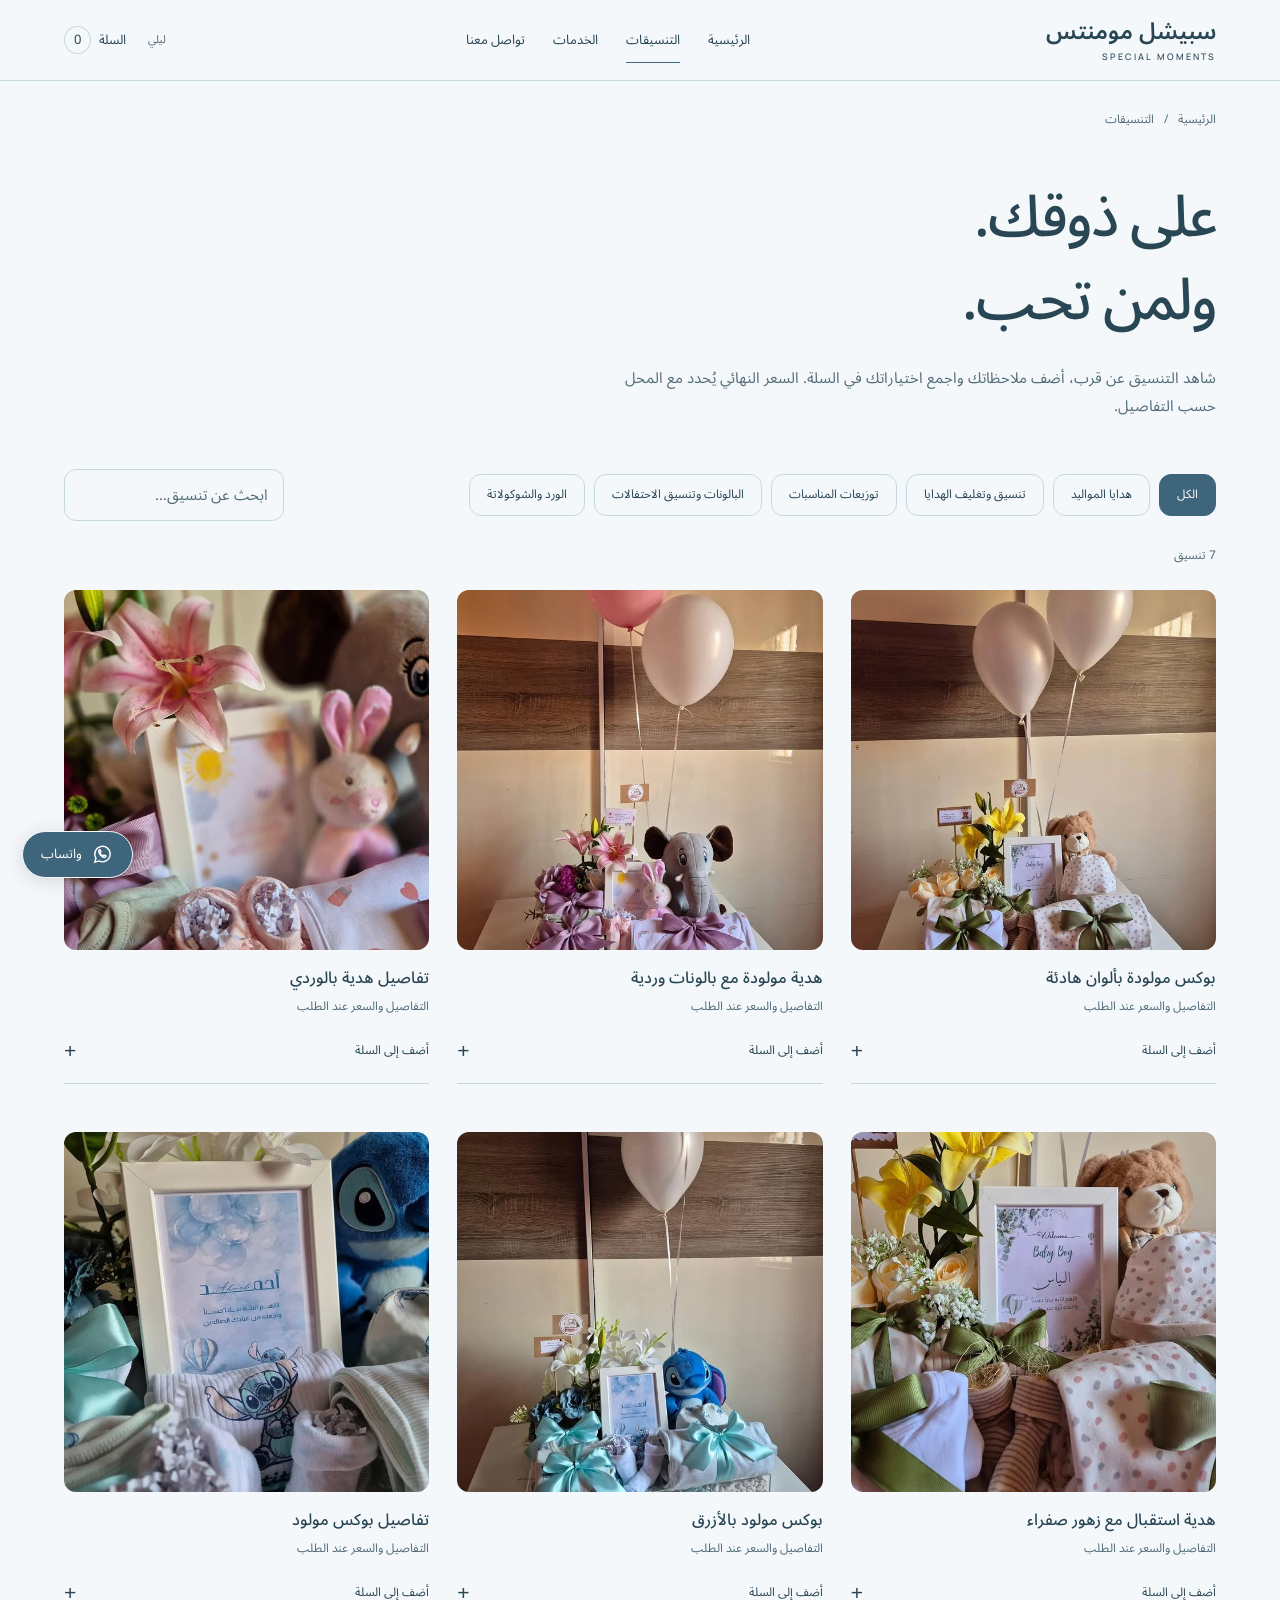
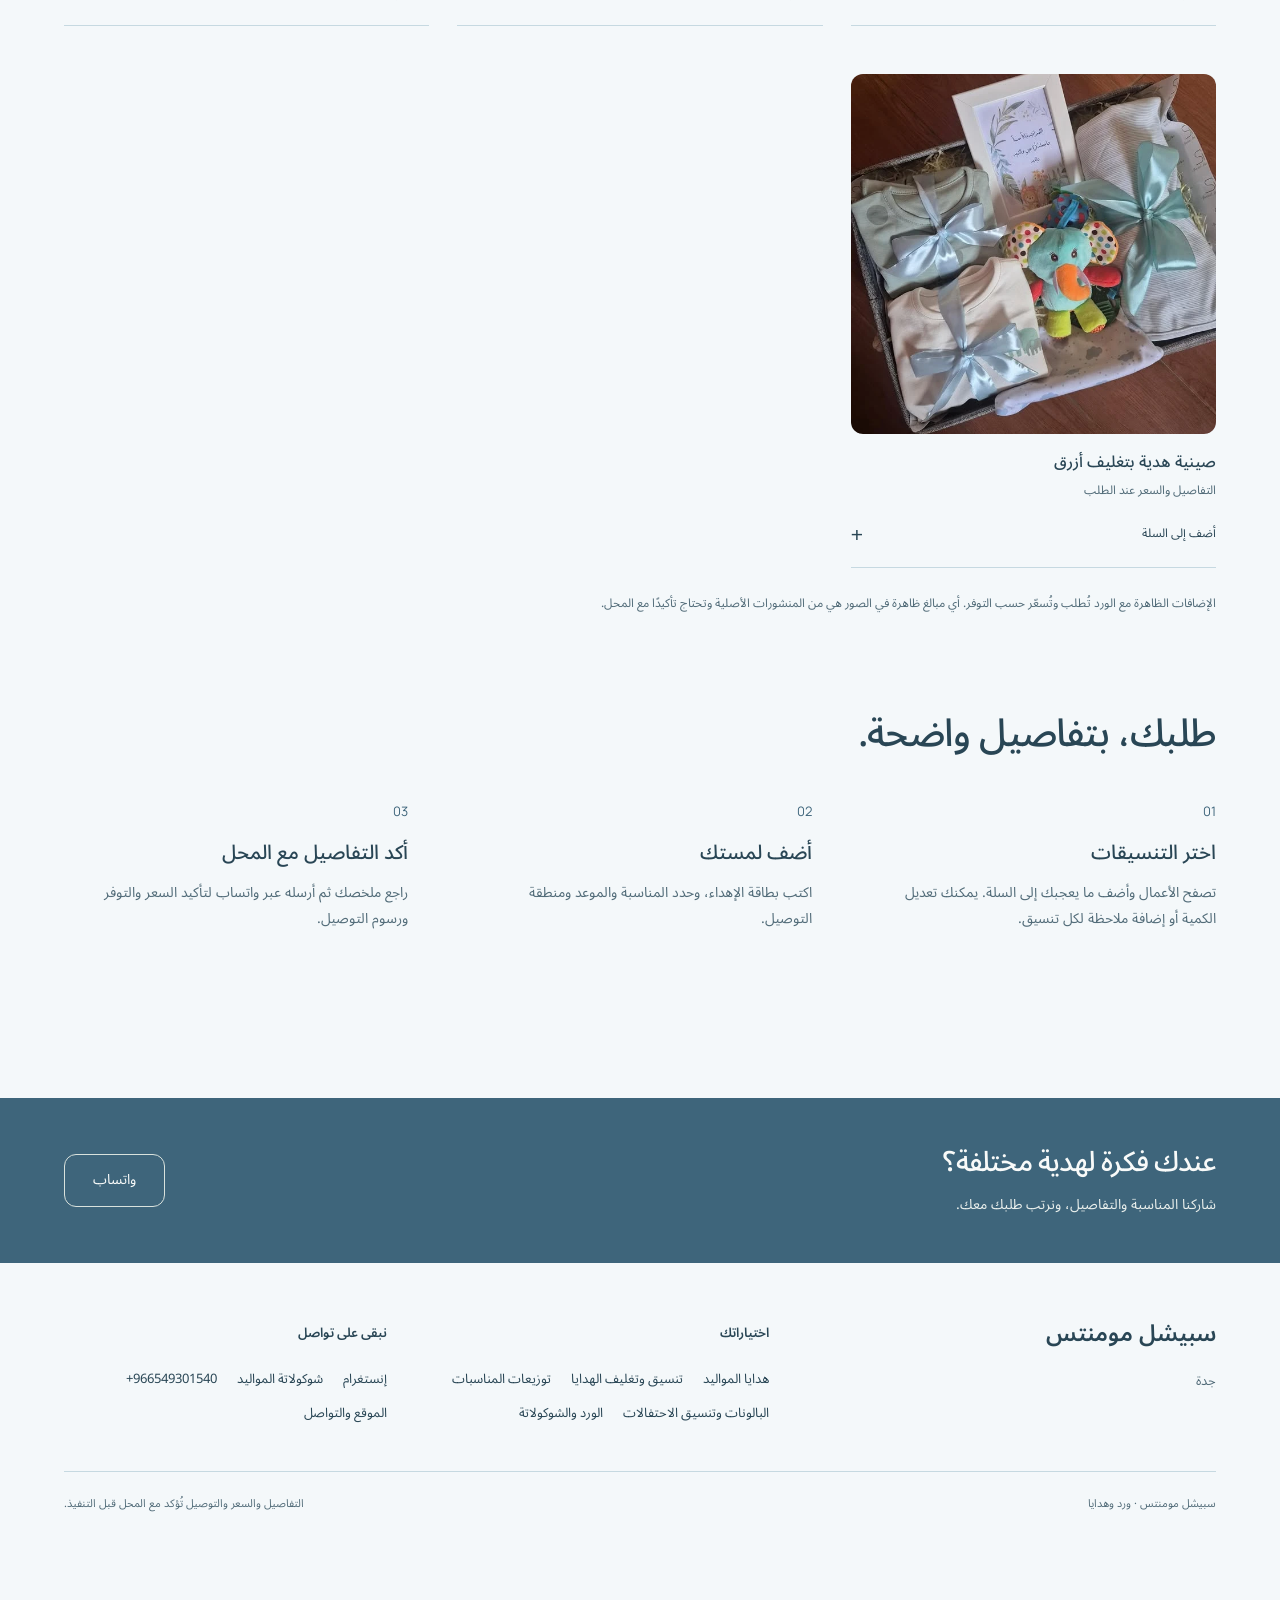
==== shop.html @ c0c70843 "Build premium independent website concept" ====
<!doctype html><html lang="ar" dir="rtl"><head><meta charset="utf-8"><meta name="viewport" content="width=device-width, initial-scale=1"><meta name="robots" content="noindex,nofollow"><title>جميع التنسيقات | سبيشل مومنتس</title><meta name="description" content="بوكسات مواليد وتوزيعات، بألوان ناعمة وتفاصيل قريبة من القلب. اختاروا هديتكم وأضيفوا كلمتكم."><meta name="theme-color" content="#f5f1e9"><link rel="icon" href="assets/favicon.svg" type="image/svg+xml"><link rel="stylesheet" href="assets/style.css"><script defer src="assets/app.js"></script></head><body data-edition="nine" data-theme="sky"><a class="skip" href="#main">انتقل للمحتوى</a><header><div class="container nav-shell"><a href="index.html" class="brand">سبيشل مومنتس<small>SPECIAL MOMENTS</small></a><nav class="navlinks" id="main-nav" aria-label="القائمة الرئيسية"><a href="index.html">الرئيسية</a><a href="shop.html" aria-current="page">التنسيقات</a><a href="services.html">الخدمات</a><a href="contact.html">تواصل معنا</a></nav><div class="nav-actions"><button class="appearance" type="button" aria-label="تغيير المظهر">المظهر</button><a href="cart.html" class="bag-link" aria-label="سلة الطلب"><span class="bag-label">السلة</span><span class="bag-count">0</span></a><button class="menu-toggle" type="button" aria-controls="main-nav" aria-expanded="false">القائمة</button></div></div></header><div class="container storage-warning" hidden>تعذر حفظ السلة في هذا المتصفح. تبقى اختياراتك في الصفحة الحالية فقط.</div><noscript><p class="container no-script">لتجميع التنسيقات في السلة، فعّل JavaScript أو أرسل اسم التنسيق مباشرة عبر <a href="https://wa.me/966549301540">WhatsApp</a>.</p></noscript><main id="main"><div class="container breadcrumbs"><a href="index.html">الرئيسية</a><span>/</span>التنسيقات</div><section class="container"><div class="page-intro"><span class="eyebrow">سبيشل مومنتس</span><h1>على ذوقك.
ولمن تحب.</h1><p>شاهد التنسيق عن قرب، أضف ملاحظاتك واجمع اختياراتك في السلة. السعر النهائي يُحدد مع المحل حسب التفاصيل.</p></div><div class="filters"><button type="button" class="filter-chip active" aria-pressed="true" data-filter="all">الكل</button><button type="button" class="filter-chip" aria-pressed="false" data-filter="newborn">هدايا المواليد</button><button type="button" class="filter-chip" aria-pressed="false" data-filter="gifts">تنسيق وتغليف الهدايا</button><button type="button" class="filter-chip" aria-pressed="false" data-filter="favours">توزيعات المناسبات</button><button type="button" class="filter-chip" aria-pressed="false" data-filter="balloons">البالونات وتنسيق الاحتفالات</button><button type="button" class="filter-chip" aria-pressed="false" data-filter="chocolate">الورد والشوكولاتة</button><label class="search-field"><span class="sr-only">ابحث في التنسيقات</span><input id="search" type="search" placeholder="ابحث عن تنسيق…"></label></div><p class="serial" data-result-count style="margin-bottom:22px" aria-live="polite">7 تنسيق</p><div class="catalog"><div class="products "><article class="product" id="special-05" data-categories="newborn gifts" data-search="بوكس مولودة بألوان هادئة"><div class="product-visual"><button type="button" data-view="special-05" aria-label="عرض بوكس مولودة بألوان هادئة"><img class="" src="assets/img/05.webp" alt="بوكس مولودة بألوان هادئة" loading="lazy" decoding="async" width="700" height="850"></button></div><div class="product-info"><h3>بوكس مولودة بألوان هادئة</h3><p>التفاصيل والسعر عند الطلب</p><button type="button" class="product-add" data-add="special-05"><span>أضف إلى السلة</span><b aria-hidden="true">+</b></button></div></article><article class="product" id="special-02" data-categories="newborn balloons" data-search="هدية مولودة مع بالونات وردية"><div class="product-visual"><button type="button" data-view="special-02" aria-label="عرض هدية مولودة مع بالونات وردية"><img class="" src="assets/img/02.webp" alt="هدية مولودة مع بالونات وردية" loading="lazy" decoding="async" width="700" height="850"></button></div><div class="product-info"><h3>هدية مولودة مع بالونات وردية</h3><p>التفاصيل والسعر عند الطلب</p><button type="button" class="product-add" data-add="special-02"><span>أضف إلى السلة</span><b aria-hidden="true">+</b></button></div></article><article class="product" id="special-00" data-categories="newborn gifts" data-search="تفاصيل هدية بالوردي"><div class="product-visual"><button type="button" data-view="special-00" aria-label="عرض تفاصيل هدية بالوردي"><img class="" src="assets/img/00.webp" alt="تفاصيل هدية بالوردي" loading="lazy" decoding="async" width="700" height="850"></button></div><div class="product-info"><h3>تفاصيل هدية بالوردي</h3><p>التفاصيل والسعر عند الطلب</p><button type="button" class="product-add" data-add="special-00"><span>أضف إلى السلة</span><b aria-hidden="true">+</b></button></div></article><article class="product" id="special-03" data-categories="newborn gifts" data-search="هدية استقبال مع زهور صفراء"><div class="product-visual"><button type="button" data-view="special-03" aria-label="عرض هدية استقبال مع زهور صفراء"><img class="" src="assets/img/03.webp" alt="هدية استقبال مع زهور صفراء" loading="lazy" decoding="async" width="700" height="850"></button></div><div class="product-info"><h3>هدية استقبال مع زهور صفراء</h3><p>التفاصيل والسعر عند الطلب</p><button type="button" class="product-add" data-add="special-03"><span>أضف إلى السلة</span><b aria-hidden="true">+</b></button></div></article><article class="product" id="special-08" data-categories="newborn balloons" data-search="بوكس مولود بالأزرق"><div class="product-visual"><button type="button" data-view="special-08" aria-label="عرض بوكس مولود بالأزرق"><img class="" src="assets/img/08.webp" alt="بوكس مولود بالأزرق" loading="lazy" decoding="async" width="700" height="850"></button></div><div class="product-info"><h3>بوكس مولود بالأزرق</h3><p>التفاصيل والسعر عند الطلب</p><button type="button" class="product-add" data-add="special-08"><span>أضف إلى السلة</span><b aria-hidden="true">+</b></button></div></article><article class="product" id="special-06" data-categories="newborn gifts" data-search="تفاصيل بوكس مولود"><div class="product-visual"><button type="button" data-view="special-06" aria-label="عرض تفاصيل بوكس مولود"><img class="" src="assets/img/06.webp" alt="تفاصيل بوكس مولود" loading="lazy" decoding="async" width="700" height="850"></button></div><div class="product-info"><h3>تفاصيل بوكس مولود</h3><p>التفاصيل والسعر عند الطلب</p><button type="button" class="product-add" data-add="special-06"><span>أضف إلى السلة</span><b aria-hidden="true">+</b></button></div></article><article class="product" id="special-10" data-categories="gifts newborn" data-search="صينية هدية بتغليف أزرق"><div class="product-visual"><button type="button" data-view="special-10" aria-label="عرض صينية هدية بتغليف أزرق"><img class="" src="assets/img/10.webp" alt="صينية هدية بتغليف أزرق" loading="lazy" decoding="async" width="700" height="850"></button></div><div class="product-info"><h3>صينية هدية بتغليف أزرق</h3><p>التفاصيل والسعر عند الطلب</p><button type="button" class="product-add" data-add="special-10"><span>أضف إلى السلة</span><b aria-hidden="true">+</b></button></div></article></div></div><div class="empty-results" hidden>لا توجد تنسيقات بهذه الكلمات. جرّب بحثًا آخر أو اختر الكل.</div><p class="gallery-footnote">الإضافات الظاهرة مع الورد تُطلب وتُسعّر حسب التوفر. أي مبالغ ظاهرة في الصور هي من المنشورات الأصلية وتحتاج تأكيدًا مع المحل.</p></section><section class="section container"><span class="eyebrow">من اختيارك إلى وصول الهدية</span><h2>طلبك، بتفاصيل واضحة.</h2><div class="steps"><div class="step"><span>01</span><h3>اختر التنسيقات</h3><p>تصفح الأعمال وأضف ما يعجبك إلى السلة. يمكنك تعديل الكمية أو إضافة ملاحظة لكل تنسيق.</p></div><div class="step"><span>02</span><h3>أضف لمستك</h3><p>اكتب بطاقة الإهداء، وحدد المناسبة والموعد ومنطقة التوصيل.</p></div><div class="step"><span>03</span><h3>أكد التفاصيل مع المحل</h3><p>راجع ملخصك ثم أرسله عبر واتساب لتأكيد السعر والتوفر ورسوم التوصيل.</p></div></div></section></main><section class="contact-band"><div class="container"><div><h2>عندك فكرة لهدية مختلفة؟</h2><p>شاركنا المناسبة والتفاصيل، ونرتب طلبك معك.</p></div><a class="button" href="https://wa.me/966549301540" target="_blank" rel="noopener noreferrer">واتساب</a></div></section><footer><div class="container"><div class="footer-grid"><div><a class="brand" href="index.html">سبيشل مومنتس</a><p>جدة</p></div><div class="footer-col"><strong>اختياراتك</strong><div class="footer-links"><a href="newborn.html">هدايا المواليد</a><a href="gifts.html">تنسيق وتغليف الهدايا</a><a href="favours.html">توزيعات المناسبات</a><a href="balloons.html">البالونات وتنسيق الاحتفالات</a><a href="chocolate.html">الورد والشوكولاتة</a></div></div><div class="footer-col"><strong>نبقى على تواصل</strong><div class="footer-links"><a href="https://www.instagram.com/specialmoments.4/" target="_blank" rel="noopener noreferrer">إنستغرام</a><a href="https://www.instagram.com/specialmoments.44/" target="_blank" rel="noopener noreferrer">شوكولاتة المواليد</a><a href="tel:+966549301540" dir="ltr">+966549301540</a><a href="contact.html">الموقع والتواصل</a></div></div></div><div class="copyright"><span>سبيشل مومنتس · ورد وهدايا</span><span>التفاصيل والسعر والتوصيل تُؤكد مع المحل قبل التنفيذ.</span></div></div></footer><a class="wa-float" href="https://wa.me/966549301540" target="_blank" rel="noopener noreferrer"><svg viewBox="0 0 24 24" aria-hidden="true"><path d="M20 11.6a8 8 0 0 1-11.7 7.1L4 20l1.2-4.3A8 8 0 1 1 20 11.6Z"/><path d="M8.3 7.6c-.9 1.5 1 5.8 4.2 7.2 2 .9 3.2-.4 3.2-1.2l-2-1-1 1c-1.8-.8-2.7-1.8-3.4-3.5l1-1-1-2Z"/></svg><span>واتساب</span></a><dialog class="dialog" aria-labelledby="product-title"><div class="dialog-shell"><button type="button" class="dialog-close">إغلاق</button><img class="dialog-photo" alt=""><div class="dialog-copy"><span class="serial"></span><h2 id="product-title"></h2><p>اختر هذا التنسيق، ودوّن أي تغيير في الألوان أو الحجم أو الإضافات. يُؤكد السعر والتوفر قبل التنفيذ.</p><label for="product-qty">الكمية</label><select id="product-qty"><option>1</option><option>2</option><option>3</option><option>4</option><option>5</option><option>6</option><option>7</option><option>8</option><option>9</option><option>10</option><option>11</option><option>12</option><option>13</option><option>14</option><option>15</option><option>16</option><option>17</option><option>18</option><option>19</option><option>20</option><option>25</option><option>50</option><option>100</option><option>200</option><option>500</option><option>1000</option></select><label for="product-note" style="margin-top:18px">لمستك على التنسيق (اختياري)</label><textarea id="product-note" maxlength="180" placeholder="اللون، الحجم، أو الإضافة التي تفضلها"></textarea><button class="button" type="button" data-dialog-add>أضف إلى السلة</button></div></div></dialog><div class="toast" role="status" aria-live="polite"></div><script type="application/json" id="store-data">{"slug": "special-moments-gifts-jeddah", "name": "سبيشل مومنتس", "en": "SPECIAL MOMENTS", "phone": "966549301540", "products": [{"id": "special-05", "image": "05.webp", "name": "بوكس مولودة بألوان هادئة", "en": "بوكس مولودة بألوان هادئة", "categories": ["newborn", "gifts"]}, {"id": "special-02", "image": "02.webp", "name": "هدية مولودة مع بالونات وردية", "en": "هدية مولودة مع بالونات وردية", "categories": ["newborn", "balloons"]}, {"id": "special-00", "image": "00.webp", "name": "تفاصيل هدية بالوردي", "en": "تفاصيل هدية بالوردي", "categories": ["newborn", "gifts"]}, {"id": "special-03", "image": "03.webp", "name": "هدية استقبال مع زهور صفراء", "en": "هدية استقبال مع زهور صفراء", "categories": ["newborn", "gifts"]}, {"id": "special-08", "image": "08.webp", "name": "بوكس مولود بالأزرق", "en": "بوكس مولود بالأزرق", "categories": ["newborn", "balloons"]}, {"id": "special-06", "image": "06.webp", "name": "تفاصيل بوكس مولود", "en": "تفاصيل بوكس مولود", "categories": ["newborn", "gifts"]}, {"id": "special-10", "image": "10.webp", "name": "صينية هدية بتغليف أزرق", "en": "صينية هدية بتغليف أزرق", "categories": ["gifts", "newborn"]}], "assets": "assets/img/", "base": "./", "servicePhones": {}}</script></body></html>
---- assets/style.css ----
@import url('./fonts/arabic.css');
@import url('./fonts/manrope.css');
:root{--paper:#f4f6f4;--ink:#182c28;--accent:#275e50;--soft:#e4ebe6;--muted:#51665e;--line:#ccd8d0;--radius:3px;color-scheme:light}
*{box-sizing:border-box}html{scroll-behavior:smooth;scroll-padding-top:90px}body{margin:0;background:var(--paper);color:var(--ink);font-family:'Noto Sans Arabic',sans-serif;font-size:15px;line-height:1.9}a{color:inherit;text-decoration:none}button,input,select,textarea{font:inherit;color:inherit}button,a,input,select,textarea{-webkit-tap-highlight-color:transparent}button,a{touch-action:manipulation}button{cursor:pointer}button:disabled{cursor:default;opacity:.45}button:active,.button:active{transform:translateY(1px)}img{display:block;width:100%;object-fit:cover}figure{margin:0}h1,h2,h3,p{margin:0}h1,h2,h3{font-weight:500;line-height:1.45;text-wrap:balance}h1{font-size:clamp(38px,4.8vw,68px);white-space:pre-line;letter-spacing:-1.8px}h2{font-size:clamp(29px,3vw,43px);letter-spacing:-.8px}h3{font-size:19px}p{color:var(--muted)}[hidden]{display:none!important}:focus-visible{outline:2px solid var(--accent);outline-offset:5px}.container{width:min(1280px,90%);margin-inline:auto}.section{padding-block:90px}.intro{margin-top:14px;max-width:550px}.eyebrow{display:block;font-size:13px;margin-bottom:24px}.sr-only,.skip:not(:focus){position:absolute;width:1px;height:1px;overflow:hidden;clip-path:inset(50%)}.skip:focus{position:fixed;z-index:100;background:var(--paper);padding:15px}.no-scroll{overflow:hidden}
header{background:var(--paper);border-bottom:1px solid var(--line);position:sticky;top:0;z-index:20}.nav-shell{height:80px;display:flex;align-items:center;justify-content:space-between;gap:20px}.brand{font-size:23px;font-weight:600;line-height:1.4;white-space:nowrap}.brand small{display:block;font-family:Manrope,sans-serif;font-size:9px;letter-spacing:2px;font-weight:500;margin-top:3px}.navlinks{display:flex;gap:28px;font-size:13px}.navlinks a{padding-block:10px}.navlinks [aria-current]{box-shadow:0 1px var(--accent)}.nav-actions{display:flex;align-items:center;gap:18px;font-size:13px}.bag-link{display:flex;align-items:center;gap:8px}.bag-count{border:1px solid var(--line);border-radius:50%;min-width:27px;line-height:26px;text-align:center}.menu-toggle{display:none;background:transparent;border:0;padding:10px}.button{display:inline-flex;align-items:center;justify-content:center;padding:12px 28px;background:var(--accent);color:#f9fbfa;border:1px solid var(--accent);border-radius:var(--radius);font-size:14px;min-height:48px;white-space:nowrap;transition:filter .2s}.button:hover{filter:brightness(.88)}.text-link{display:inline-block;border-bottom:1px solid currentColor;padding-block:6px;font-size:14px}.button.secondary{color:var(--ink);background:transparent;border-color:var(--line)}
.hero{display:grid;grid-template-columns:1fr 1fr;gap:8%;align-items:center;position:relative;padding-block:38px 45px;min-height:650px}.hero-copy{padding-block:25px}.hero p{max-width:390px;margin-top:24px;font-size:16px}.hero-actions{display:flex;gap:26px;align-items:center;margin-top:30px}.hero-media{position:relative}.hero-media>img{height:540px;object-position:center; border-radius:var(--radius)}.hero-media figcaption{font-size:11px;margin-top:9px;color:var(--muted)}.hero-accent{display:none}.selected{border-top:1px solid var(--line)}.products{display:grid;grid-template-columns:repeat(3,minmax(0,1fr));gap:48px 28px}.feature-products{grid-template-columns:repeat(4,minmax(0,1fr));margin-top:38px}.product-visual{overflow:hidden;background:var(--soft);border-radius:var(--radius)}.product-visual button{display:block;width:100%;border:0;padding:0;background:transparent}.product img{height:360px;object-fit:cover;transition:transform .55s}.feature-products img{height:330px}.product-visual:hover img{transform:scale(1.035)}.product-info{padding-top:17px}.product-info h3{font-size:16px}.product-info p{font-size:12px;margin-top:6px}.product-add{border:0;border-bottom:1px solid var(--line);background:none;width:100%;display:flex;justify-content:space-between;align-items:center;padding:12px 0;font-size:12px}.product-add b{font-family:Arial;font-size:21px;font-weight:400}.all-work{margin-top:32px}.service-editorial{display:grid;grid-template-columns:.85fr 1fr;gap:10%;padding-block:40px 95px;align-items:center}.service-photo img{height:580px}.service-copy h2{margin-bottom:24px}.service-links a{display:flex;justify-content:space-between;align-items:center;gap:14px;padding:17px 0;border-bottom:1px solid var(--line)}.service-action{font-size:11px;color:var(--muted)}.personal-note{background:var(--soft);padding:65px 7%;display:grid;grid-template-columns:1fr 1fr;gap:28px 10%;align-items:center}.personal-note p{max-width:440px}.personal-note .button{grid-column:2;justify-self:start}.steps{display:grid;grid-template-columns:repeat(3,1fr);gap:60px;margin-top:38px}.step>span{font-family:Manrope,sans-serif;color:var(--accent);display:block;margin-bottom:15px;font-size:13px}.step h3{font-size:20px;margin-bottom:12px}.step p{font-size:14px;max-width:330px}.section>.eyebrow{display:none}
.contact-band{background:var(--accent);color:#f8faf9;margin-top:75px;padding:45px 0}.contact-band .container{display:flex;justify-content:space-between;align-items:center;gap:30px}.contact-band h2{font-size:28px}.contact-band p{color:#e9efec;font-size:14px;margin-top:8px}.contact-band .button{border-color:#d9e2dd;background:transparent}footer{padding:55px 0 100px}.footer-grid{display:grid;grid-template-columns:1.2fr 1fr 1fr;gap:60px}.footer-grid p{font-size:13px;margin-top:18px;max-width:280px}.footer-col strong{font-weight:600;font-size:13px}.footer-links{display:flex;flex-wrap:wrap;gap:10px 20px;margin-top:20px;font-size:13px}.copyright{margin-top:45px;padding-top:22px;border-top:1px solid var(--line);font-size:11px;color:var(--muted);display:flex;justify-content:space-between;gap:30px}.wa-float{position:fixed;bottom:22px;inset-inline-end:22px;z-index:25;display:flex;gap:9px;align-items:center;background:var(--accent);border:1px solid var(--paper);border-radius:30px;color:#fff;padding:10px 18px;font-size:13px;box-shadow:0 3px 20px #0002}.wa-float svg{width:23px;height:23px;fill:none;stroke:currentColor;stroke-width:1.5}
.breadcrumbs{font-size:12px;display:flex;gap:10px;padding-top:28px;color:var(--muted)}.page-intro{padding-block:45px 48px;max-width:780px}.page-intro .eyebrow{display:none}.page-intro p{margin-top:20px;max-width:610px}.page-intro h1{font-size:clamp(36px,4.5vw,59px)}.service-list{display:grid;grid-template-columns:repeat(2,minmax(0,1fr));gap:35px}.service-tile{display:grid;grid-template-columns:160px 1fr;gap:25px;background:var(--soft);align-items:center}.service-tile img{height:200px}.service-tile h3{font-size:21px;margin-bottom:12px}.service-tile span{font-size:12px;color:var(--muted)}.service-tile div{padding:18px 0 18px 18px}.service-hero{display:grid;grid-template-columns:1fr 1fr;gap:8%;align-items:center;padding-block:42px}.service-hero>img{height:480px;max-width:100%;object-fit:contain;background:var(--soft)}.service-hero h1{font-size:clamp(34px,4vw,52px)}.service-hero p{margin-block:20px 28px}.service-hero .eyebrow{display:none}.service-index{display:flex;gap:10px;flex-wrap:wrap;margin-bottom:55px}.service-index a,.filter-chip{background:transparent;border:1px solid var(--line);padding:9px 17px;font-size:12px;border-radius:var(--radius)}.service-index [aria-current],.filter-chip.active{background:var(--accent);color:#fafafa;border-color:var(--accent)}.section-heading{margin-bottom:32px}.section-heading .eyebrow{display:none}.section-heading>.serial{display:block;margin-top:10px}.serial{font-size:12px;color:var(--muted)}.gallery-footnote{margin-top:25px;font-size:12px;max-width:780px}.filters{display:flex;gap:9px;flex-wrap:wrap;align-items:center;margin-bottom:24px}.search-field{margin-inline-start:auto;width:220px}.filters input{width:100%;padding:11px 15px;border:1px solid var(--line);background:transparent}.empty-results{padding:45px;background:var(--soft)}.faq{max-width:850px;margin:auto}.faq h2{margin-bottom:25px}.faq details{border-bottom:1px solid var(--line);padding:18px 0}.faq summary{cursor:pointer}.faq p{padding-top:16px;font-size:14px}.request-service{padding:70px 0;max-width:900px}.request-service>p{margin-top:24px;max-width:620px}.service-request{background:var(--soft);padding:40px;margin-block:35px}.service-request h2{font-size:28px}.service-request p{margin-block:14px 28px}.service-request .text-link{margin-inline-start:20px}.contact-layout{display:grid;grid-template-columns:1fr 1fr;gap:10%}.contact-detail{margin-bottom:36px}.contact-detail small{display:block;color:var(--muted)}.contact-detail p{font-size:20px;color:var(--ink);margin-block:8px 16px}.contact-detail .text-link{margin-inline-start:14px}.contact-photo img{height:640px}.fineprint,.cart-checkout-note{font-size:12px;color:var(--muted);margin-block:14px}.contact-layout>.fineprint{grid-column:1/-1}
.cart-layout{display:grid;grid-template-columns:1.15fr 1fr;gap:6%;align-items:start}.cart-summary{font-size:13px;margin-bottom:20px}.cart-row{display:grid;grid-template-columns:95px 1fr auto;gap:20px;padding:23px 0;border-bottom:1px solid var(--line);align-items:start}.cart-row img{height:125px}.cart-row h3{font-size:16px}.cart-row small{font-size:10px;color:var(--muted)}.qty{display:flex;align-items:center;gap:16px;margin-top:12px}.qty button{background:var(--soft);border:0;width:36px;height:36px;font-family:Arial;font-size:21px}.qty span{font-size:13px}.remove{border:0;background:transparent;text-decoration:underline;font-size:12px;padding:8px}.empty-cart{padding:40px;background:var(--soft)}.empty-cart p{margin-block:15px 22px}.request-form{padding:32px;background:var(--soft)}.request-form h2{font-size:29px}.form-grid{display:grid;grid-template-columns:1fr 1fr;gap:20px 15px;margin-block:25px}.form-grid label{font-size:13px;display:flex;flex-direction:column;gap:7px}.form-grid .full{grid-column:1/-1}input,textarea,select{min-width:0;max-width:100%;border:1px solid var(--line);border-radius:var(--radius);background:var(--paper);padding:11px 12px}input::placeholder,textarea::placeholder{color:var(--muted);opacity:1}textarea{resize:vertical;min-height:100px}select{width:100%}.request-form .button{max-width:100%}.dialog{width:min(940px,94vw);max-height:90dvh;border:0;padding:0;background:var(--paper);color:var(--ink)}.dialog::backdrop{background:#13231ee0}.dialog-shell{position:relative;display:grid;grid-template-columns:1fr 1fr;gap:35px;padding:36px;align-items:start}.dialog-photo{height:580px;object-fit:contain;background:var(--soft)}.dialog-copy{padding-top:30px}.dialog-copy h2{font-size:28px;margin-block:10px 20px}.dialog-copy p{font-size:13px;margin-bottom:20px}.dialog-copy label{display:block;font-size:13px;margin-bottom:5px}.dialog-copy textarea{width:100%;margin-bottom:18px}.dialog-close{position:absolute;top:5px;inset-inline-end:16px;border:0;background:var(--paper);padding:7px 12px;font-size:12px}.toast{position:fixed;bottom:90px;left:50%;transform:translate(-50%,20px);opacity:0;pointer-events:none;z-index:50;padding:13px 22px;background:var(--ink);color:var(--paper);font-size:13px;max-width:90vw;transition:opacity .2s,transform .2s}.toast.visible{opacity:1;transform:translate(-50%,0)}.storage-warning,.no-script{padding:15px;background:var(--soft);font-size:13px}
/* Brand palettes and compositions follow the actual photographed work. */
body[data-theme=forest]{--paper:#edf0ec;--ink:#16372b;--accent:#214f3b;--soft:#dce5db;--muted:#4f6457;--line:#bfcfc1}body[data-theme=forest] .hero{grid-template-columns:1fr .73fr .48fr;gap:4%}body[data-theme=forest] .hero-accent{display:block;padding-top:100px}body[data-theme=forest] .hero-accent img{height:300px}body[data-theme=forest] .hero h1{font-size:58px}body[data-theme=forest] .hero-media>img{height:560px;object-fit:contain;background:#182c24}body[data-theme=forest] .service-photo img{object-fit:contain;background:var(--soft)}
body[data-theme=rose]{--paper:#faf4f5;--ink:#4b2836;--accent:#77374c;--soft:#f0e2e6;--muted:#74515e;--line:#dec7cf}body[data-theme=rose] .hero-media>img{border-radius:210px 210px 4px 4px}body[data-theme=rose] .feature-products .product:nth-child(even){margin-top:55px}
body[data-theme=lilac]{--paper:#f5f3f9;--ink:#302542;--accent:#614679;--soft:#e9e3ef;--muted:#66566f;--line:#d6cce0}body[data-theme=lilac] .hero{grid-template-columns:1fr .72fr;gap:15%}body[data-theme=lilac] .hero-media>img{object-fit:contain;background:var(--soft);height:550px}body[data-theme=lilac] .product img{object-fit:contain;background:var(--soft)}
body[data-theme=sky]{--paper:#f4f8fa;--ink:#294655;--accent:#3e657b;--soft:#e2edf2;--muted:#526c79;--line:#c6d9e1;--radius:12px}body[data-theme=sky] .hero-media{padding:22px;background:var(--soft);border-radius:180px 180px 12px 12px}body[data-theme=sky] .hero-media>img{border-radius:160px 160px 7px 7px;height:480px}body[data-theme=sky] .service-photo img{border-radius:12px}
body[data-theme=blush]{--paper:#fff5f7;--ink:#553342;--accent:#843f5b;--soft:#f6e2e9;--muted:#795565;--line:#e4c8d3}body[data-theme=blush] .hero{grid-template-columns:.9fr 1.1fr;gap:8%}body[data-theme=blush] .hero-media>img{height:490px;aspect-ratio:1;object-fit:cover}body[data-theme=blush] .feature-products{gap:35px}body[data-theme=blush] .service-photo img{height:480px}
body[data-theme=red]{--paper:#f6f5f4;--ink:#282323;--accent:#9c263c;--soft:#eae5e5;--muted:#625456;--line:#d8cecf}body[data-theme=red] .hero{grid-template-columns:1fr .8fr;gap:13%}body[data-theme=red] .hero-media{background:var(--accent);padding:15px}body[data-theme=red] .hero-media figcaption{color:#fff}body[data-theme=red] .product img{object-fit:contain}
body[data-theme=plum]{--paper:#f7f4f9;--ink:#35263d;--accent:#6c4678;--soft:#eae1ef;--muted:#6d5975;--line:#d8cadf}body[data-theme=plum] .hero-media>img{height:530px;border-radius:2px 140px 2px 2px}body[data-theme=plum] .feature-products .product:nth-child(2){margin-top:50px}body[data-theme=plum] .hero{gap:12%}
body[data-theme=teal]{--paper:#edf5f4;--ink:#193e40;--accent:#245a5d;--soft:#dceae8;--muted:#4d6b6b;--line:#bcd2d0}body[data-theme=teal] .hero{grid-template-columns:1fr .8fr .35fr;gap:5%}body[data-theme=teal] .hero-accent{display:block;padding-top:170px}body[data-theme=teal] .hero-accent img{height:250px}body[data-theme=teal] .hero h1{font-size:56px}body[data-theme=teal] .hero-media>img{height:530px}
body[data-theme=sage]{--paper:#f4f7f0;--ink:#35432a;--accent:#526941;--soft:#e5ebdc;--muted:#606e53;--line:#cbd6bd}body[data-theme=sage] .hero-media>img{border-radius:200px 0 0 0;height:535px}body[data-theme=sage] .service-editorial{grid-template-columns:1fr 1fr}.feature-products .product:nth-child(4){align-self:start}
body[data-theme=blue]{--paper:#f3f5fb;--ink:#223657;--accent:#345e92;--soft:#e1e8f4;--muted:#536786;--line:#c5d1e5}body[data-theme=blue] .hero-media{background:var(--soft);padding:18px}body[data-theme=blue] .hero-media>img{height:480px}body[data-theme=blue] .hero{gap:10%}body[data-theme=blue] .feature-products .product:nth-child(odd){margin-top:35px}
html[data-mode=dark] body[data-theme]{--paper:#181d1c;--ink:#edf3ef;--soft:#252e2a;--muted:#b9c8bf;--line:#43544a}html[data-mode=dark] body[data-theme=rose],html[data-mode=dark] body[data-theme=blush]{--paper:#251c22;--ink:#f7eaf0;--soft:#362830;--muted:#d4bdc8;--line:#644854}html[data-mode=dark] body[data-theme=plum],html[data-mode=dark] body[data-theme=lilac]{--paper:#211d28;--ink:#f1ecf8;--soft:#312a3c;--muted:#c9bdd6;--line:#574a66}html[data-mode=dark] body[data-theme=sky],html[data-mode=dark] body[data-theme=blue]{--paper:#19232d;--ink:#edf4fc;--soft:#263443;--muted:#bfcede;--line:#475d75}html[data-mode=dark] body[data-theme=red]{--paper:#231d1e;--ink:#f8eff0;--soft:#36292c;--muted:#d2bdc1;--line:#62494f}html[data-mode=dark] .step>span{color:var(--ink)}html[data-mode=dark] :focus-visible{outline-color:var(--ink)}
@media(max-width:1100px){.navlinks{gap:16px}.brand{font-size:20px}.hero h1,body[data-theme] .hero h1{font-size:48px}.hero{min-height:auto}.hero-media>img{height:480px}.feature-products{grid-template-columns:repeat(2,1fr)}.feature-products img{height:410px}.feature-products .product{margin-top:0!important}.products{gap:30px 20px}.product img{height:310px}.hero-accent{display:none!important}body[data-theme] .hero{grid-template-columns:1fr 1fr;gap:7%}.service-tile{grid-template-columns:120px 1fr}.service-tile h3{font-size:18px}.service-action{display:none}}
@media(max-width:767px){body{font-size:14px}.container{width:calc(100% - 36px)}.nav-shell{height:70px;gap:10px}.brand{font-size:20px}.brand small{font-size:8px}.nav-actions{gap:7px}.menu-toggle{display:block}.bag-label{display:none}.navlinks{display:none;position:absolute;top:70px;left:0;right:0;padding:18px;background:var(--paper);border-bottom:1px solid var(--line);box-shadow:0 12px 15px #0001}.navlinks.open{display:flex;flex-direction:column;gap:4px}.navlinks a{padding:12px}.hero,body[data-theme] .hero{grid-template-columns:1fr;gap:25px;padding-block:30px}.hero-copy{padding:0}.hero h1,body[data-theme] .hero h1{font-size:43px;line-height:1.35;letter-spacing:-1px}.eyebrow{font-size:11px;margin-bottom:15px}.hero p{font-size:14px;margin-top:16px;max-width:360px}.hero-actions{margin-top:21px;gap:24px}.hero-media>img,body[data-theme] .hero-media>img{height:430px;border-radius:var(--radius);object-fit:cover}.hero-media figcaption{display:none}body[data-theme=forest] .hero-media>img,body[data-theme=lilac] .hero-media>img{object-fit:contain}body[data-theme=sky] .hero-media{border-radius:var(--radius);padding:12px}body[data-theme=sky] .hero-media>img{border-radius:var(--radius)}.section{padding-block:55px}h2{font-size:29px}.intro{font-size:13px}.products,.feature-products{grid-template-columns:repeat(2,minmax(0,1fr));gap:28px 15px}.feature-products{margin-top:27px}.product img,.feature-products img{height:235px}.product-info{padding-top:11px}.product-info h3{font-size:14px;line-height:1.6}.product-info p{font-size:10px}.product-add{font-size:11px;min-height:44px}.service-editorial{grid-template-columns:1fr!important;gap:28px;padding-block:15px 50px}.service-photo img,body[data-theme] .service-photo img{height:360px;object-fit:contain;background:var(--soft)}.service-copy h2 br{display:none}.service-links a{font-size:15px}.service-action{display:inline}.personal-note{grid-template-columns:1fr;padding:35px 26px;gap:22px}.personal-note .button{grid-column:1}.personal-note p{font-size:13px}.steps{grid-template-columns:1fr;gap:30px;margin-top:30px}.step{padding-inline-start:28px;border-inline-start:1px solid var(--line);position:relative}.step>span{font-size:11px;margin-bottom:5px}.step h3{font-size:18px}.step p{font-size:13px;max-width:none}.contact-band{margin-top:35px;padding:35px 0}.contact-band .container{flex-direction:column;align-items:start;gap:22px}.contact-band h2{font-size:25px}.contact-band p{font-size:12px}footer{padding-top:35px}.footer-grid{grid-template-columns:1fr;gap:28px}.footer-links{margin-top:12px}.copyright{flex-direction:column;gap:10px;margin-top:30px}.wa-float{bottom:14px;inset-inline-end:14px;font-size:12px;padding:9px 15px}.page-intro{padding-block:32px}.page-intro h1{font-size:36px;letter-spacing:-1px}.page-intro p{font-size:13px;margin-top:15px}.service-list{grid-template-columns:1fr;gap:20px}.service-tile{grid-template-columns:110px 1fr;gap:18px}.service-tile img{height:155px}.service-tile h3{font-size:18px}.service-tile span{font-size:11px}.service-hero{grid-template-columns:1fr;gap:25px;padding-block:28px}.service-hero h1{font-size:34px}.service-hero>img{height:380px}.service-hero p{font-size:14px}.service-index{gap:8px;margin-bottom:30px}.service-index a{font-size:11px;padding:8px 12px}.section-heading h2{font-size:27px}.filters{gap:7px}.filter-chip{font-size:11px;padding:8px 12px}.search-field{width:100%;margin-top:10px}.gallery-footnote{font-size:11px}.request-service{padding:40px 0}.request-service h1{font-size:36px}.service-request{padding:25px}.service-request .text-link{margin:20px 0 0}.contact-layout{grid-template-columns:1fr;gap:28px}.contact-photo img{height:420px}.contact-detail p{font-size:18px}.cart-layout{grid-template-columns:1fr;gap:32px}.cart-row{grid-template-columns:75px 1fr auto;gap:12px}.cart-row img{height:110px}.cart-row h3{font-size:14px}.request-form{padding:22px 17px}.request-form .button{padding-inline:17px;font-size:12px}.form-grid{gap:17px 12px}.form-grid label{font-size:12px}.form-grid input,.form-grid select,.form-grid textarea{font-size:16px;width:100%;padding:9px}.empty-cart{padding:30px 22px}.dialog-shell{grid-template-columns:1fr;padding:38px 18px 24px;gap:15px}.dialog-photo{height:310px}.dialog-copy{padding:0}.dialog-copy h2{font-size:25px;margin-block:8px 14px}.dialog-copy p{font-size:12px}.dialog-copy .serial{display:none}.dialog-copy input,.dialog-copy textarea,.dialog-copy select{font-size:16px}.dialog{width:94vw;max-height:92dvh}.dialog-close{top:4px}.breadcrumbs{padding-top:20px;font-size:11px}.faq summary{font-size:14px}.faq p{font-size:12px}}
@media(max-width:370px){.hero h1,body[data-theme] .hero h1{font-size:38px}.product img,.feature-products img{height:205px}.brand{font-size:18px}.nav-actions{gap:1px}.container{width:calc(100% - 28px)}.form-grid{grid-template-columns:1fr}.form-grid .full{grid-column:auto}.service-tile{grid-template-columns:95px 1fr}.hero-media>img,body[data-theme] .hero-media>img{height:365px}}
@media(prefers-reduced-motion:reduce){html{scroll-behavior:auto}*,*::before,*::after{transition:none!important;animation:none!important}.product-visual:hover img{transform:none}}

.appearance{background:transparent;border:0;padding:8px 4px;font-size:11px;min-height:44px;color:var(--muted)}
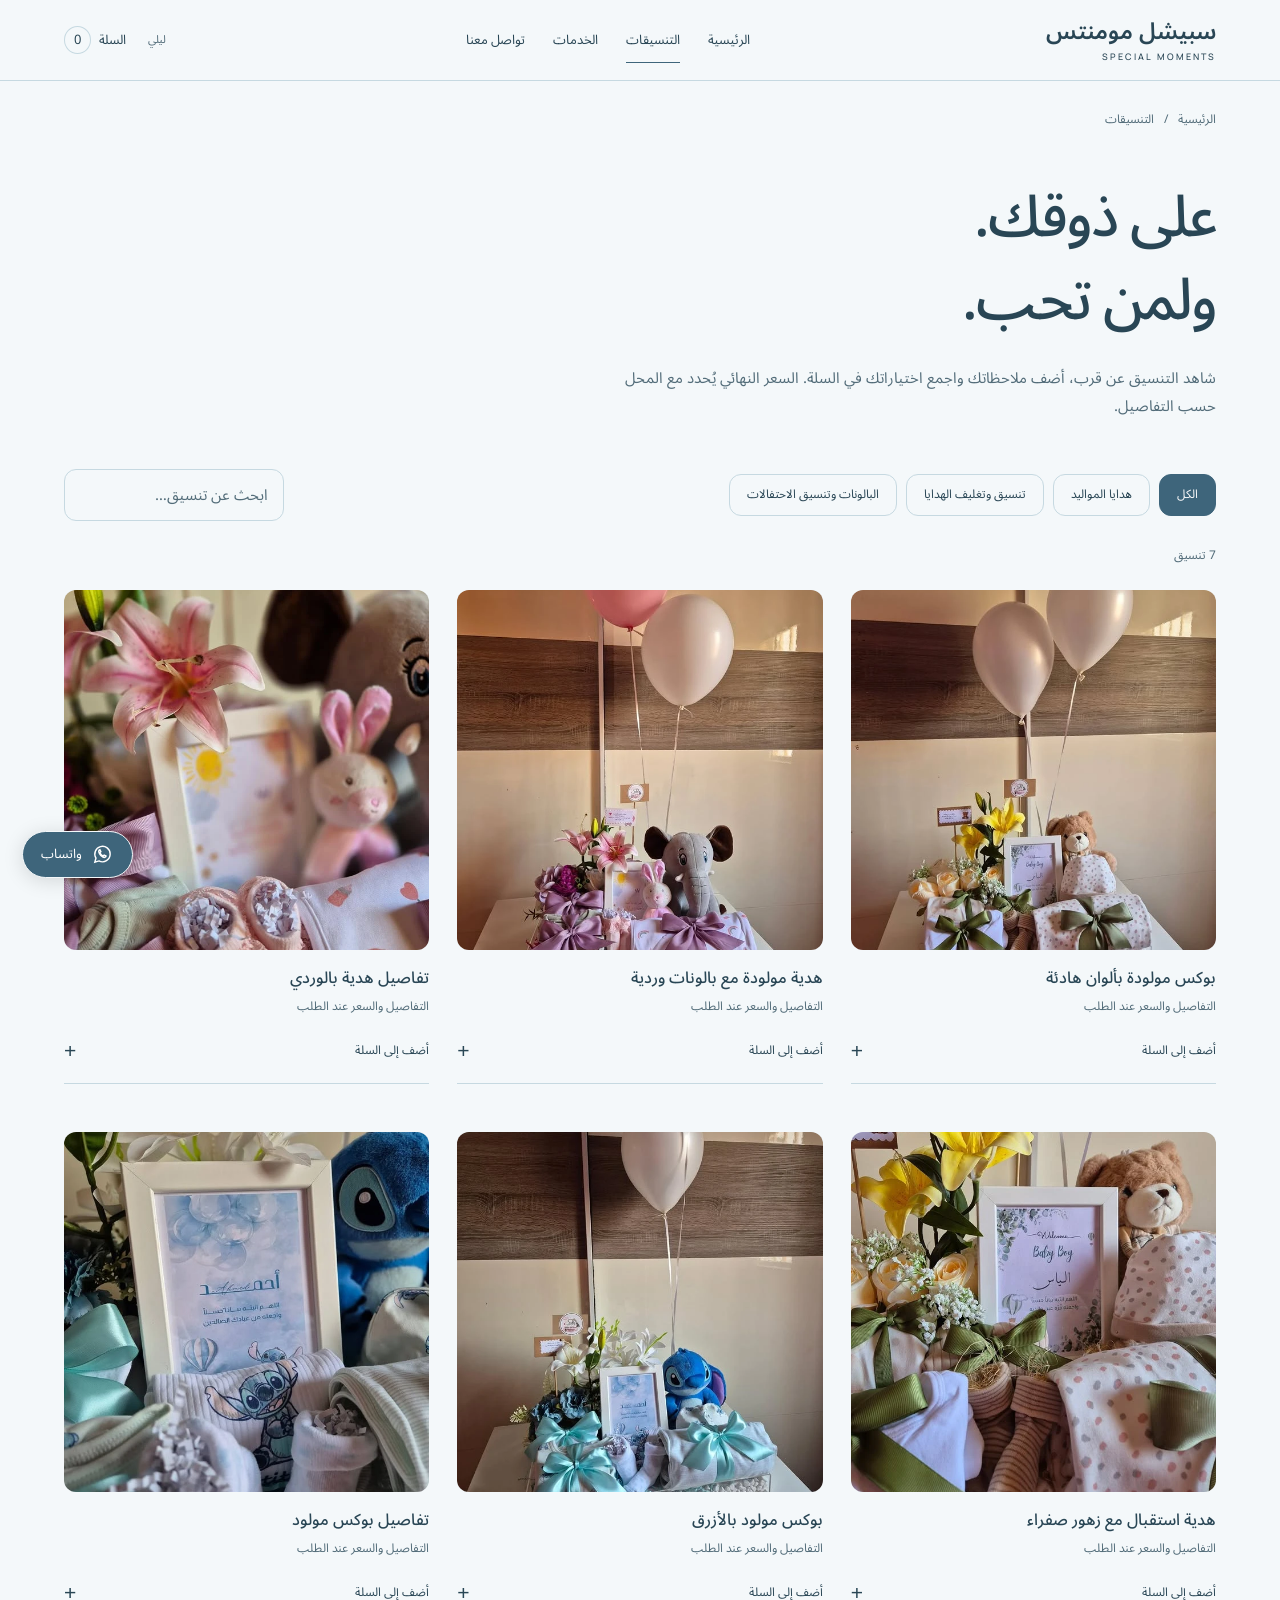
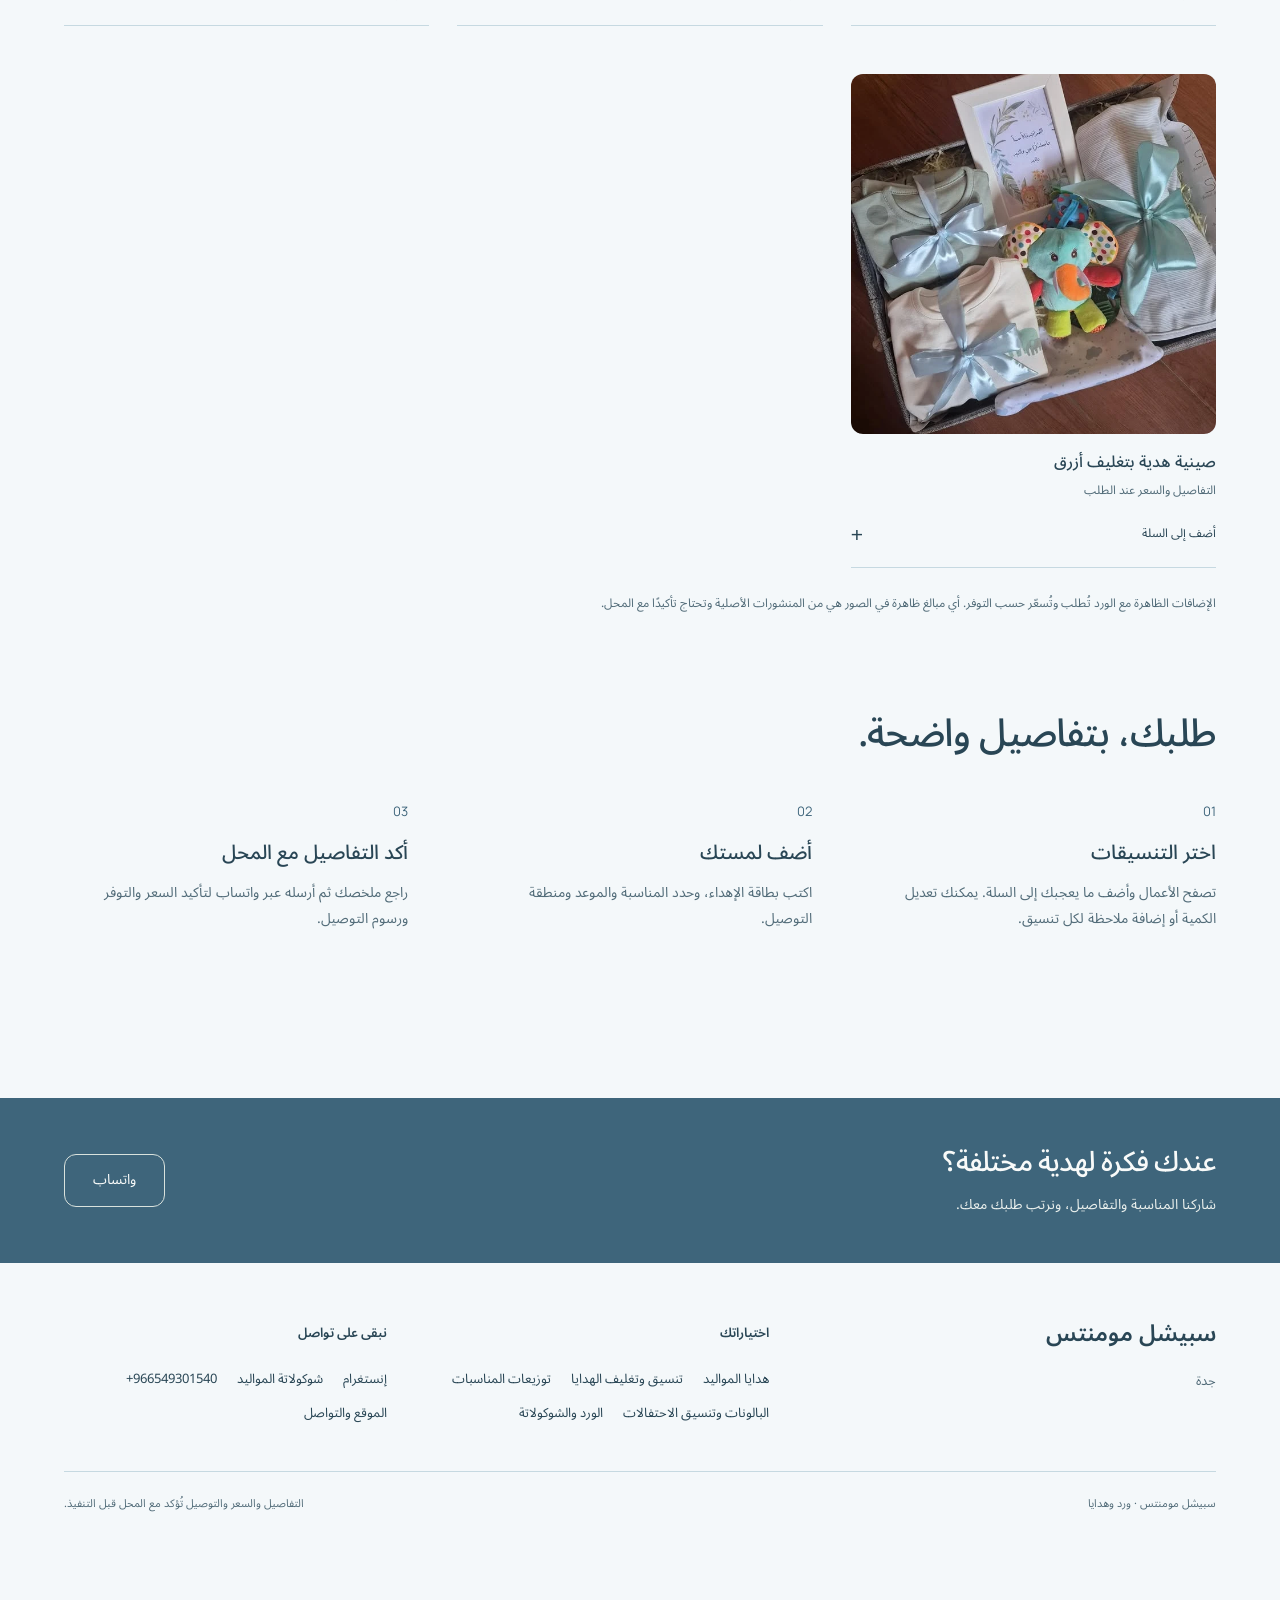
==== commit 5d9c6b56: "Refine service browsing and event copy" ====
--- a/shop.html
+++ b/shop.html
@@ -1,2 +1,2 @@
 <!doctype html><html lang="ar" dir="rtl"><head><meta charset="utf-8"><meta name="viewport" content="width=device-width, initial-scale=1"><meta name="robots" content="noindex,nofollow"><title>جميع التنسيقات | سبيشل مومنتس</title><meta name="description" content="بوكسات مواليد وتوزيعات، بألوان ناعمة وتفاصيل قريبة من القلب. اختاروا هديتكم وأضيفوا كلمتكم."><meta name="theme-color" content="#f5f1e9"><link rel="icon" href="assets/favicon.svg" type="image/svg+xml"><link rel="stylesheet" href="assets/style.css"><script defer src="assets/app.js"></script></head><body data-edition="nine" data-theme="sky"><a class="skip" href="#main">انتقل للمحتوى</a><header><div class="container nav-shell"><a href="index.html" class="brand">سبيشل مومنتس<small>SPECIAL MOMENTS</small></a><nav class="navlinks" id="main-nav" aria-label="القائمة الرئيسية"><a href="index.html">الرئيسية</a><a href="shop.html" aria-current="page">التنسيقات</a><a href="services.html">الخدمات</a><a href="contact.html">تواصل معنا</a></nav><div class="nav-actions"><button class="appearance" type="button" aria-label="تغيير المظهر">المظهر</button><a href="cart.html" class="bag-link" aria-label="سلة الطلب"><span class="bag-label">السلة</span><span class="bag-count">0</span></a><button class="menu-toggle" type="button" aria-controls="main-nav" aria-expanded="false">القائمة</button></div></div></header><div class="container storage-warning" hidden>تعذر حفظ السلة في هذا المتصفح. تبقى اختياراتك في الصفحة الحالية فقط.</div><noscript><p class="container no-script">لتجميع التنسيقات في السلة، فعّل JavaScript أو أرسل اسم التنسيق مباشرة عبر <a href="https://wa.me/966549301540">WhatsApp</a>.</p></noscript><main id="main"><div class="container breadcrumbs"><a href="index.html">الرئيسية</a><span>/</span>التنسيقات</div><section class="container"><div class="page-intro"><span class="eyebrow">سبيشل مومنتس</span><h1>على ذوقك.
-ولمن تحب.</h1><p>شاهد التنسيق عن قرب، أضف ملاحظاتك واجمع اختياراتك في السلة. السعر النهائي يُحدد مع المحل حسب التفاصيل.</p></div><div class="filters"><button type="button" class="filter-chip active" aria-pressed="true" data-filter="all">الكل</button><button type="button" class="filter-chip" aria-pressed="false" data-filter="newborn">هدايا المواليد</button><button type="button" class="filter-chip" aria-pressed="false" data-filter="gifts">تنسيق وتغليف الهدايا</button><button type="button" class="filter-chip" aria-pressed="false" data-filter="favours">توزيعات المناسبات</button><button type="button" class="filter-chip" aria-pressed="false" data-filter="balloons">البالونات وتنسيق الاحتفالات</button><button type="button" class="filter-chip" aria-pressed="false" data-filter="chocolate">الورد والشوكولاتة</button><label class="search-field"><span class="sr-only">ابحث في التنسيقات</span><input id="search" type="search" placeholder="ابحث عن تنسيق…"></label></div><p class="serial" data-result-count style="margin-bottom:22px" aria-live="polite">7 تنسيق</p><div class="catalog"><div class="products "><article class="product" id="special-05" data-categories="newborn gifts" data-search="بوكس مولودة بألوان هادئة"><div class="product-visual"><button type="button" data-view="special-05" aria-label="عرض بوكس مولودة بألوان هادئة"><img class="" src="assets/img/05.webp" alt="بوكس مولودة بألوان هادئة" loading="lazy" decoding="async" width="700" height="850"></button></div><div class="product-info"><h3>بوكس مولودة بألوان هادئة</h3><p>التفاصيل والسعر عند الطلب</p><button type="button" class="product-add" data-add="special-05"><span>أضف إلى السلة</span><b aria-hidden="true">+</b></button></div></article><article class="product" id="special-02" data-categories="newborn balloons" data-search="هدية مولودة مع بالونات وردية"><div class="product-visual"><button type="button" data-view="special-02" aria-label="عرض هدية مولودة مع بالونات وردية"><img class="" src="assets/img/02.webp" alt="هدية مولودة مع بالونات وردية" loading="lazy" decoding="async" width="700" height="850"></button></div><div class="product-info"><h3>هدية مولودة مع بالونات وردية</h3><p>التفاصيل والسعر عند الطلب</p><button type="button" class="product-add" data-add="special-02"><span>أضف إلى السلة</span><b aria-hidden="true">+</b></button></div></article><article class="product" id="special-00" data-categories="newborn gifts" data-search="تفاصيل هدية بالوردي"><div class="product-visual"><button type="button" data-view="special-00" aria-label="عرض تفاصيل هدية بالوردي"><img class="" src="assets/img/00.webp" alt="تفاصيل هدية بالوردي" loading="lazy" decoding="async" width="700" height="850"></button></div><div class="product-info"><h3>تفاصيل هدية بالوردي</h3><p>التفاصيل والسعر عند الطلب</p><button type="button" class="product-add" data-add="special-00"><span>أضف إلى السلة</span><b aria-hidden="true">+</b></button></div></article><article class="product" id="special-03" data-categories="newborn gifts" data-search="هدية استقبال مع زهور صفراء"><div class="product-visual"><button type="button" data-view="special-03" aria-label="عرض هدية استقبال مع زهور صفراء"><img class="" src="assets/img/03.webp" alt="هدية استقبال مع زهور صفراء" loading="lazy" decoding="async" width="700" height="850"></button></div><div class="product-info"><h3>هدية استقبال مع زهور صفراء</h3><p>التفاصيل والسعر عند الطلب</p><button type="button" class="product-add" data-add="special-03"><span>أضف إلى السلة</span><b aria-hidden="true">+</b></button></div></article><article class="product" id="special-08" data-categories="newborn balloons" data-search="بوكس مولود بالأزرق"><div class="product-visual"><button type="button" data-view="special-08" aria-label="عرض بوكس مولود بالأزرق"><img class="" src="assets/img/08.webp" alt="بوكس مولود بالأزرق" loading="lazy" decoding="async" width="700" height="850"></button></div><div class="product-info"><h3>بوكس مولود بالأزرق</h3><p>التفاصيل والسعر عند الطلب</p><button type="button" class="product-add" data-add="special-08"><span>أضف إلى السلة</span><b aria-hidden="true">+</b></button></div></article><article class="product" id="special-06" data-categories="newborn gifts" data-search="تفاصيل بوكس مولود"><div class="product-visual"><button type="button" data-view="special-06" aria-label="عرض تفاصيل بوكس مولود"><img class="" src="assets/img/06.webp" alt="تفاصيل بوكس مولود" loading="lazy" decoding="async" width="700" height="850"></button></div><div class="product-info"><h3>تفاصيل بوكس مولود</h3><p>التفاصيل والسعر عند الطلب</p><button type="button" class="product-add" data-add="special-06"><span>أضف إلى السلة</span><b aria-hidden="true">+</b></button></div></article><article class="product" id="special-10" data-categories="gifts newborn" data-search="صينية هدية بتغليف أزرق"><div class="product-visual"><button type="button" data-view="special-10" aria-label="عرض صينية هدية بتغليف أزرق"><img class="" src="assets/img/10.webp" alt="صينية هدية بتغليف أزرق" loading="lazy" decoding="async" width="700" height="850"></button></div><div class="product-info"><h3>صينية هدية بتغليف أزرق</h3><p>التفاصيل والسعر عند الطلب</p><button type="button" class="product-add" data-add="special-10"><span>أضف إلى السلة</span><b aria-hidden="true">+</b></button></div></article></div></div><div class="empty-results" hidden>لا توجد تنسيقات بهذه الكلمات. جرّب بحثًا آخر أو اختر الكل.</div><p class="gallery-footnote">الإضافات الظاهرة مع الورد تُطلب وتُسعّر حسب التوفر. أي مبالغ ظاهرة في الصور هي من المنشورات الأصلية وتحتاج تأكيدًا مع المحل.</p></section><section class="section container"><span class="eyebrow">من اختيارك إلى وصول الهدية</span><h2>طلبك، بتفاصيل واضحة.</h2><div class="steps"><div class="step"><span>01</span><h3>اختر التنسيقات</h3><p>تصفح الأعمال وأضف ما يعجبك إلى السلة. يمكنك تعديل الكمية أو إضافة ملاحظة لكل تنسيق.</p></div><div class="step"><span>02</span><h3>أضف لمستك</h3><p>اكتب بطاقة الإهداء، وحدد المناسبة والموعد ومنطقة التوصيل.</p></div><div class="step"><span>03</span><h3>أكد التفاصيل مع المحل</h3><p>راجع ملخصك ثم أرسله عبر واتساب لتأكيد السعر والتوفر ورسوم التوصيل.</p></div></div></section></main><section class="contact-band"><div class="container"><div><h2>عندك فكرة لهدية مختلفة؟</h2><p>شاركنا المناسبة والتفاصيل، ونرتب طلبك معك.</p></div><a class="button" href="https://wa.me/966549301540" target="_blank" rel="noopener noreferrer">واتساب</a></div></section><footer><div class="container"><div class="footer-grid"><div><a class="brand" href="index.html">سبيشل مومنتس</a><p>جدة</p></div><div class="footer-col"><strong>اختياراتك</strong><div class="footer-links"><a href="newborn.html">هدايا المواليد</a><a href="gifts.html">تنسيق وتغليف الهدايا</a><a href="favours.html">توزيعات المناسبات</a><a href="balloons.html">البالونات وتنسيق الاحتفالات</a><a href="chocolate.html">الورد والشوكولاتة</a></div></div><div class="footer-col"><strong>نبقى على تواصل</strong><div class="footer-links"><a href="https://www.instagram.com/specialmoments.4/" target="_blank" rel="noopener noreferrer">إنستغرام</a><a href="https://www.instagram.com/specialmoments.44/" target="_blank" rel="noopener noreferrer">شوكولاتة المواليد</a><a href="tel:+966549301540" dir="ltr">+966549301540</a><a href="contact.html">الموقع والتواصل</a></div></div></div><div class="copyright"><span>سبيشل مومنتس · ورد وهدايا</span><span>التفاصيل والسعر والتوصيل تُؤكد مع المحل قبل التنفيذ.</span></div></div></footer><a class="wa-float" href="https://wa.me/966549301540" target="_blank" rel="noopener noreferrer"><svg viewBox="0 0 24 24" aria-hidden="true"><path d="M20 11.6a8 8 0 0 1-11.7 7.1L4 20l1.2-4.3A8 8 0 1 1 20 11.6Z"/><path d="M8.3 7.6c-.9 1.5 1 5.8 4.2 7.2 2 .9 3.2-.4 3.2-1.2l-2-1-1 1c-1.8-.8-2.7-1.8-3.4-3.5l1-1-1-2Z"/></svg><span>واتساب</span></a><dialog class="dialog" aria-labelledby="product-title"><div class="dialog-shell"><button type="button" class="dialog-close">إغلاق</button><img class="dialog-photo" alt=""><div class="dialog-copy"><span class="serial"></span><h2 id="product-title"></h2><p>اختر هذا التنسيق، ودوّن أي تغيير في الألوان أو الحجم أو الإضافات. يُؤكد السعر والتوفر قبل التنفيذ.</p><label for="product-qty">الكمية</label><select id="product-qty"><option>1</option><option>2</option><option>3</option><option>4</option><option>5</option><option>6</option><option>7</option><option>8</option><option>9</option><option>10</option><option>11</option><option>12</option><option>13</option><option>14</option><option>15</option><option>16</option><option>17</option><option>18</option><option>19</option><option>20</option><option>25</option><option>50</option><option>100</option><option>200</option><option>500</option><option>1000</option></select><label for="product-note" style="margin-top:18px">لمستك على التنسيق (اختياري)</label><textarea id="product-note" maxlength="180" placeholder="اللون، الحجم، أو الإضافة التي تفضلها"></textarea><button class="button" type="button" data-dialog-add>أضف إلى السلة</button></div></div></dialog><div class="toast" role="status" aria-live="polite"></div><script type="application/json" id="store-data">{"slug": "special-moments-gifts-jeddah", "name": "سبيشل مومنتس", "en": "SPECIAL MOMENTS", "phone": "966549301540", "products": [{"id": "special-05", "image": "05.webp", "name": "بوكس مولودة بألوان هادئة", "en": "بوكس مولودة بألوان هادئة", "categories": ["newborn", "gifts"]}, {"id": "special-02", "image": "02.webp", "name": "هدية مولودة مع بالونات وردية", "en": "هدية مولودة مع بالونات وردية", "categories": ["newborn", "balloons"]}, {"id": "special-00", "image": "00.webp", "name": "تفاصيل هدية بالوردي", "en": "تفاصيل هدية بالوردي", "categories": ["newborn", "gifts"]}, {"id": "special-03", "image": "03.webp", "name": "هدية استقبال مع زهور صفراء", "en": "هدية استقبال مع زهور صفراء", "categories": ["newborn", "gifts"]}, {"id": "special-08", "image": "08.webp", "name": "بوكس مولود بالأزرق", "en": "بوكس مولود بالأزرق", "categories": ["newborn", "balloons"]}, {"id": "special-06", "image": "06.webp", "name": "تفاصيل بوكس مولود", "en": "تفاصيل بوكس مولود", "categories": ["newborn", "gifts"]}, {"id": "special-10", "image": "10.webp", "name": "صينية هدية بتغليف أزرق", "en": "صينية هدية بتغليف أزرق", "categories": ["gifts", "newborn"]}], "assets": "assets/img/", "base": "./", "servicePhones": {}}</script></body></html>+ولمن تحب.</h1><p>شاهد التنسيق عن قرب، أضف ملاحظاتك واجمع اختياراتك في السلة. السعر النهائي يُحدد مع المحل حسب التفاصيل.</p></div><div class="filters"><button type="button" class="filter-chip active" aria-pressed="true" data-filter="all">الكل</button><button type="button" class="filter-chip" aria-pressed="false" data-filter="newborn">هدايا المواليد</button><button type="button" class="filter-chip" aria-pressed="false" data-filter="gifts">تنسيق وتغليف الهدايا</button><button type="button" class="filter-chip" aria-pressed="false" data-filter="balloons">البالونات وتنسيق الاحتفالات</button><label class="search-field"><span class="sr-only">ابحث في التنسيقات</span><input id="search" type="search" placeholder="ابحث عن تنسيق…"></label></div><p class="serial" data-result-count style="margin-bottom:22px" aria-live="polite">7 تنسيق</p><div class="catalog"><div class="products "><article class="product" id="special-05" data-categories="newborn gifts" data-search="بوكس مولودة بألوان هادئة"><div class="product-visual"><button type="button" data-view="special-05" aria-label="عرض بوكس مولودة بألوان هادئة"><img class="" src="assets/img/05.webp" alt="بوكس مولودة بألوان هادئة" loading="lazy" decoding="async" width="700" height="850"></button></div><div class="product-info"><h3>بوكس مولودة بألوان هادئة</h3><p>التفاصيل والسعر عند الطلب</p><button type="button" class="product-add" data-add="special-05"><span>أضف إلى السلة</span><b aria-hidden="true">+</b></button></div></article><article class="product" id="special-02" data-categories="newborn balloons" data-search="هدية مولودة مع بالونات وردية"><div class="product-visual"><button type="button" data-view="special-02" aria-label="عرض هدية مولودة مع بالونات وردية"><img class="" src="assets/img/02.webp" alt="هدية مولودة مع بالونات وردية" loading="lazy" decoding="async" width="700" height="850"></button></div><div class="product-info"><h3>هدية مولودة مع بالونات وردية</h3><p>التفاصيل والسعر عند الطلب</p><button type="button" class="product-add" data-add="special-02"><span>أضف إلى السلة</span><b aria-hidden="true">+</b></button></div></article><article class="product" id="special-00" data-categories="newborn gifts" data-search="تفاصيل هدية بالوردي"><div class="product-visual"><button type="button" data-view="special-00" aria-label="عرض تفاصيل هدية بالوردي"><img class="" src="assets/img/00.webp" alt="تفاصيل هدية بالوردي" loading="lazy" decoding="async" width="700" height="850"></button></div><div class="product-info"><h3>تفاصيل هدية بالوردي</h3><p>التفاصيل والسعر عند الطلب</p><button type="button" class="product-add" data-add="special-00"><span>أضف إلى السلة</span><b aria-hidden="true">+</b></button></div></article><article class="product" id="special-03" data-categories="newborn gifts" data-search="هدية استقبال مع زهور صفراء"><div class="product-visual"><button type="button" data-view="special-03" aria-label="عرض هدية استقبال مع زهور صفراء"><img class="" src="assets/img/03.webp" alt="هدية استقبال مع زهور صفراء" loading="lazy" decoding="async" width="700" height="850"></button></div><div class="product-info"><h3>هدية استقبال مع زهور صفراء</h3><p>التفاصيل والسعر عند الطلب</p><button type="button" class="product-add" data-add="special-03"><span>أضف إلى السلة</span><b aria-hidden="true">+</b></button></div></article><article class="product" id="special-08" data-categories="newborn balloons" data-search="بوكس مولود بالأزرق"><div class="product-visual"><button type="button" data-view="special-08" aria-label="عرض بوكس مولود بالأزرق"><img class="" src="assets/img/08.webp" alt="بوكس مولود بالأزرق" loading="lazy" decoding="async" width="700" height="850"></button></div><div class="product-info"><h3>بوكس مولود بالأزرق</h3><p>التفاصيل والسعر عند الطلب</p><button type="button" class="product-add" data-add="special-08"><span>أضف إلى السلة</span><b aria-hidden="true">+</b></button></div></article><article class="product" id="special-06" data-categories="newborn gifts" data-search="تفاصيل بوكس مولود"><div class="product-visual"><button type="button" data-view="special-06" aria-label="عرض تفاصيل بوكس مولود"><img class="" src="assets/img/06.webp" alt="تفاصيل بوكس مولود" loading="lazy" decoding="async" width="700" height="850"></button></div><div class="product-info"><h3>تفاصيل بوكس مولود</h3><p>التفاصيل والسعر عند الطلب</p><button type="button" class="product-add" data-add="special-06"><span>أضف إلى السلة</span><b aria-hidden="true">+</b></button></div></article><article class="product" id="special-10" data-categories="gifts newborn" data-search="صينية هدية بتغليف أزرق"><div class="product-visual"><button type="button" data-view="special-10" aria-label="عرض صينية هدية بتغليف أزرق"><img class="" src="assets/img/10.webp" alt="صينية هدية بتغليف أزرق" loading="lazy" decoding="async" width="700" height="850"></button></div><div class="product-info"><h3>صينية هدية بتغليف أزرق</h3><p>التفاصيل والسعر عند الطلب</p><button type="button" class="product-add" data-add="special-10"><span>أضف إلى السلة</span><b aria-hidden="true">+</b></button></div></article></div></div><div class="empty-results" hidden>لا توجد تنسيقات بهذه الكلمات. جرّب بحثًا آخر أو اختر الكل.</div><p class="gallery-footnote">الإضافات الظاهرة مع الورد تُطلب وتُسعّر حسب التوفر. أي مبالغ ظاهرة في الصور هي من المنشورات الأصلية وتحتاج تأكيدًا مع المحل.</p></section><section class="section container"><span class="eyebrow">من اختيارك إلى وصول الهدية</span><h2>طلبك، بتفاصيل واضحة.</h2><div class="steps"><div class="step"><span>01</span><h3>اختر التنسيقات</h3><p>تصفح الأعمال وأضف ما يعجبك إلى السلة. يمكنك تعديل الكمية أو إضافة ملاحظة لكل تنسيق.</p></div><div class="step"><span>02</span><h3>أضف لمستك</h3><p>اكتب بطاقة الإهداء، وحدد المناسبة والموعد ومنطقة التوصيل.</p></div><div class="step"><span>03</span><h3>أكد التفاصيل مع المحل</h3><p>راجع ملخصك ثم أرسله عبر واتساب لتأكيد السعر والتوفر ورسوم التوصيل.</p></div></div></section></main><section class="contact-band"><div class="container"><div><h2>عندك فكرة لهدية مختلفة؟</h2><p>شاركنا المناسبة والتفاصيل، ونرتب طلبك معك.</p></div><a class="button" href="https://wa.me/966549301540" target="_blank" rel="noopener noreferrer">واتساب</a></div></section><footer><div class="container"><div class="footer-grid"><div><a class="brand" href="index.html">سبيشل مومنتس</a><p>جدة</p></div><div class="footer-col"><strong>اختياراتك</strong><div class="footer-links"><a href="newborn.html">هدايا المواليد</a><a href="gifts.html">تنسيق وتغليف الهدايا</a><a href="favours.html">توزيعات المناسبات</a><a href="balloons.html">البالونات وتنسيق الاحتفالات</a><a href="chocolate.html">الورد والشوكولاتة</a></div></div><div class="footer-col"><strong>نبقى على تواصل</strong><div class="footer-links"><a href="https://www.instagram.com/specialmoments.4/" target="_blank" rel="noopener noreferrer">إنستغرام</a><a href="https://www.instagram.com/specialmoments.44/" target="_blank" rel="noopener noreferrer">شوكولاتة المواليد</a><a href="tel:+966549301540" dir="ltr">+966549301540</a><a href="contact.html">الموقع والتواصل</a></div></div></div><div class="copyright"><span>سبيشل مومنتس · ورد وهدايا</span><span>التفاصيل والسعر والتوصيل تُؤكد مع المحل قبل التنفيذ.</span></div></div></footer><a class="wa-float" href="https://wa.me/966549301540" target="_blank" rel="noopener noreferrer"><svg viewBox="0 0 24 24" aria-hidden="true"><path d="M20 11.6a8 8 0 0 1-11.7 7.1L4 20l1.2-4.3A8 8 0 1 1 20 11.6Z"/><path d="M8.3 7.6c-.9 1.5 1 5.8 4.2 7.2 2 .9 3.2-.4 3.2-1.2l-2-1-1 1c-1.8-.8-2.7-1.8-3.4-3.5l1-1-1-2Z"/></svg><span>واتساب</span></a><dialog class="dialog" aria-labelledby="product-title"><div class="dialog-shell"><button type="button" class="dialog-close">إغلاق</button><img class="dialog-photo" alt=""><div class="dialog-copy"><span class="serial"></span><h2 id="product-title"></h2><p>اختر هذا التنسيق، ودوّن أي تغيير في الألوان أو الحجم أو الإضافات. يُؤكد السعر والتوفر قبل التنفيذ.</p><label for="product-qty">الكمية</label><select id="product-qty"><option>1</option><option>2</option><option>3</option><option>4</option><option>5</option><option>6</option><option>7</option><option>8</option><option>9</option><option>10</option><option>11</option><option>12</option><option>13</option><option>14</option><option>15</option><option>16</option><option>17</option><option>18</option><option>19</option><option>20</option><option>25</option><option>50</option><option>100</option><option>200</option><option>500</option><option>1000</option></select><label for="product-note" style="margin-top:18px">لمستك على التنسيق (اختياري)</label><textarea id="product-note" maxlength="180" placeholder="اللون، الحجم، أو الإضافة التي تفضلها"></textarea><button class="button" type="button" data-dialog-add>أضف إلى السلة</button></div></div></dialog><div class="toast" role="status" aria-live="polite"></div><script type="application/json" id="store-data">{"slug": "special-moments-gifts-jeddah", "name": "سبيشل مومنتس", "en": "SPECIAL MOMENTS", "phone": "966549301540", "products": [{"id": "special-05", "image": "05.webp", "name": "بوكس مولودة بألوان هادئة", "en": "بوكس مولودة بألوان هادئة", "categories": ["newborn", "gifts"]}, {"id": "special-02", "image": "02.webp", "name": "هدية مولودة مع بالونات وردية", "en": "هدية مولودة مع بالونات وردية", "categories": ["newborn", "balloons"]}, {"id": "special-00", "image": "00.webp", "name": "تفاصيل هدية بالوردي", "en": "تفاصيل هدية بالوردي", "categories": ["newborn", "gifts"]}, {"id": "special-03", "image": "03.webp", "name": "هدية استقبال مع زهور صفراء", "en": "هدية استقبال مع زهور صفراء", "categories": ["newborn", "gifts"]}, {"id": "special-08", "image": "08.webp", "name": "بوكس مولود بالأزرق", "en": "بوكس مولود بالأزرق", "categories": ["newborn", "balloons"]}, {"id": "special-06", "image": "06.webp", "name": "تفاصيل بوكس مولود", "en": "تفاصيل بوكس مولود", "categories": ["newborn", "gifts"]}, {"id": "special-10", "image": "10.webp", "name": "صينية هدية بتغليف أزرق", "en": "صينية هدية بتغليف أزرق", "categories": ["gifts", "newborn"]}], "assets": "assets/img/", "base": "./", "servicePhones": {}}</script></body></html>
